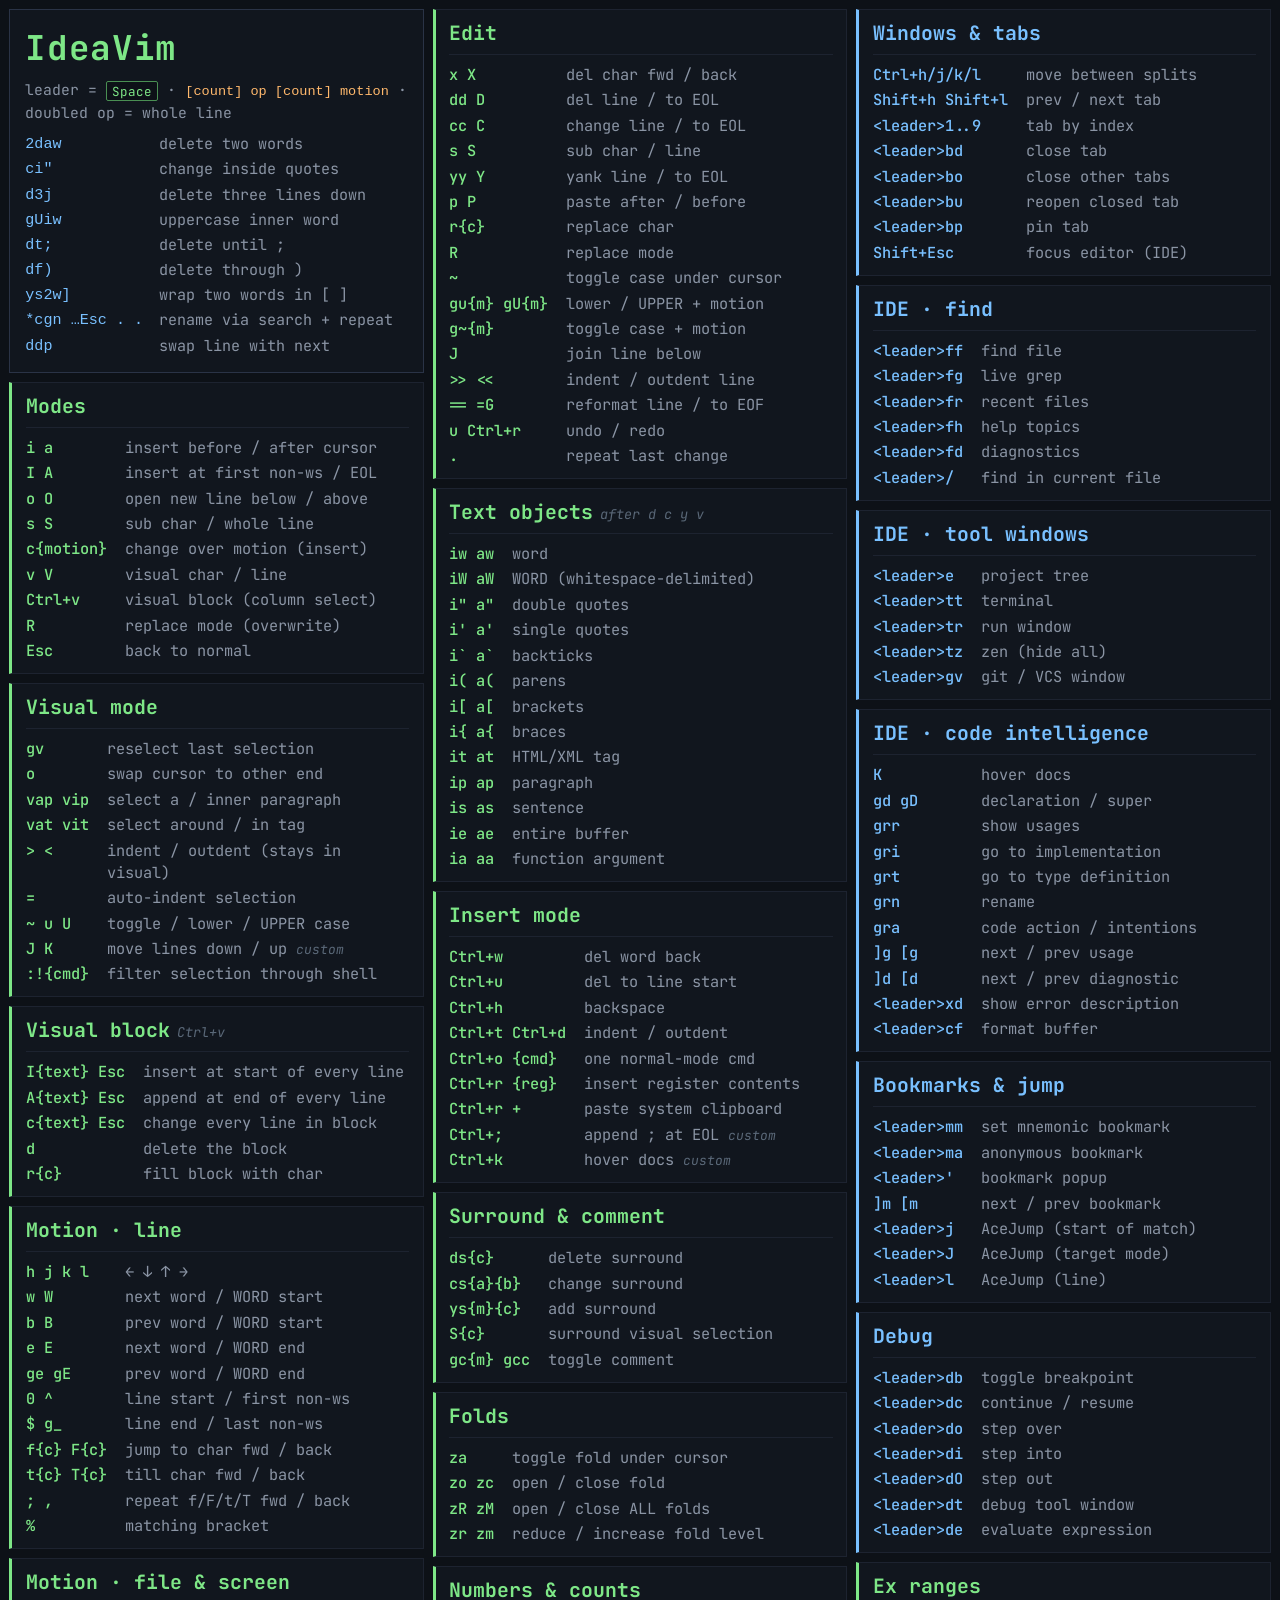
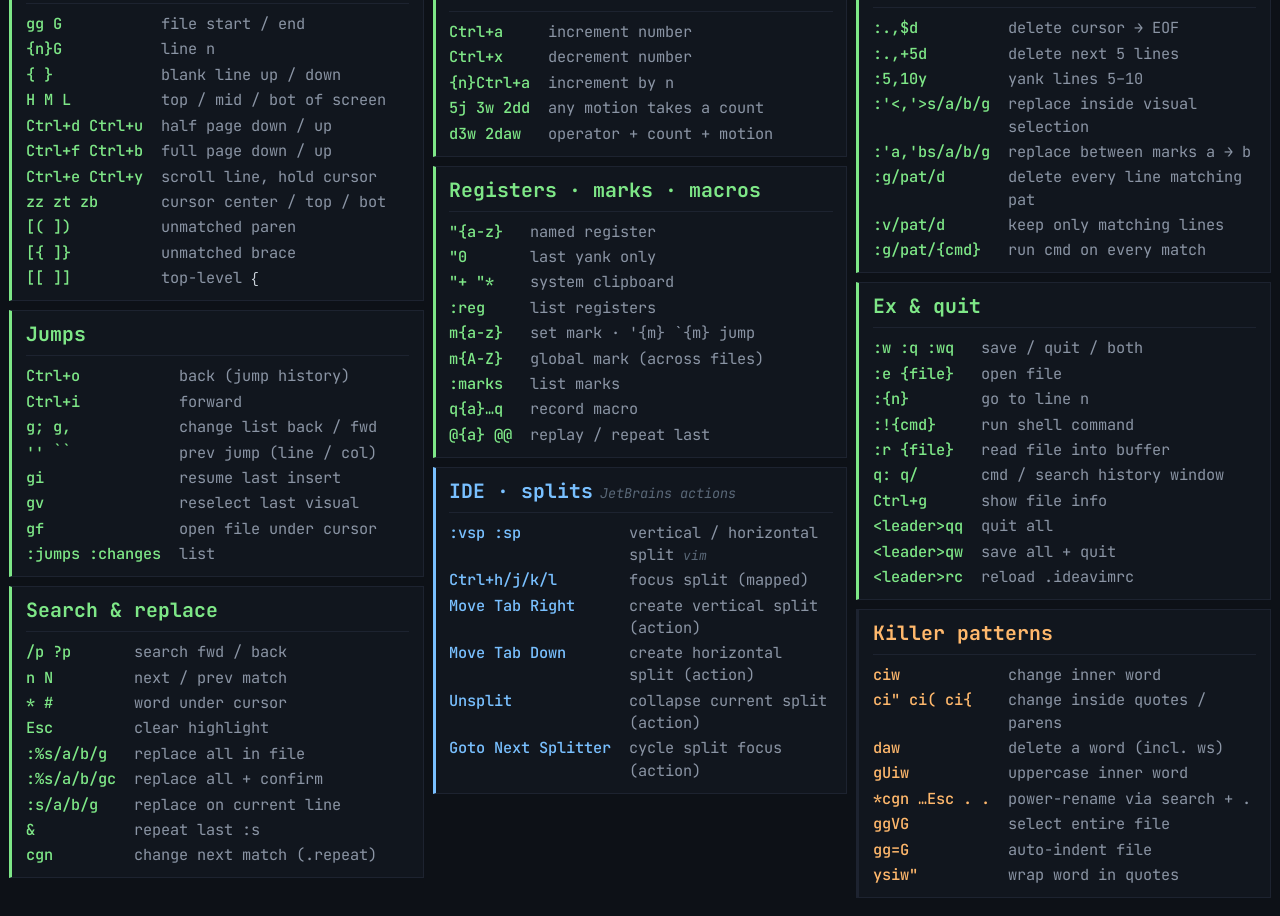
==== workstation/cheatsheets/ideavim/index.html @ 44917bbb "Add nvim and tmux cheatsheets, vendor under workstation/ - Mirror IdeaVim cheatsheet aesthetic (JetB" ====
<!DOCTYPE html>
<html lang="en">
<head>
  <meta charset="UTF-8">
  <meta name="viewport" content="width=device-width, initial-scale=1.0">
  <title>IdeaVim cheatsheet</title>
  <link rel="preconnect" href="https://fonts.googleapis.com">
  <link rel="preconnect" href="https://fonts.gstatic.com" crossorigin>
  <link href="https://fonts.googleapis.com/css2?family=JetBrains+Mono:wght@400;500;700&display=swap" rel="stylesheet">
  <link rel="stylesheet" href="styles.css">
</head>
<body>
  <main class="bricks">

    <section class="masthead">
      <h1>IdeaVim</h1>
      <p class="grammar">
        leader = <kbd>Space</kbd> ·
        <code>[count] op [count] motion</code> ·
        doubled op = whole line
      </p>
      <ul class="examples">
        <li><code>2daw</code><span>delete two words</span></li>
        <li><code>ci"</code><span>change inside quotes</span></li>
        <li><code>d3j</code><span>delete three lines down</span></li>
        <li><code>gUiw</code><span>uppercase inner word</span></li>
        <li><code>dt;</code><span>delete until ;</span></li>
        <li><code>df)</code><span>delete through )</span></li>
        <li><code>ys2w]</code><span>wrap two words in [ ]</span></li>
        <li><code>*cgn …Esc . .</code><span>rename via search + repeat</span></li>
        <li><code>ddp</code><span>swap line with next</span></li>
      </ul>
    </section>

    <section class="vim">
      <h2>Modes</h2>
      <dl>
        <dt>i a</dt><dd>insert before / after cursor</dd>
        <dt>I A</dt><dd>insert at first non-ws / EOL</dd>
        <dt>o O</dt><dd>open new line below / above</dd>
        <dt>s S</dt><dd>sub char / whole line</dd>
        <dt>c{motion}</dt><dd>change over motion (insert)</dd>
        <dt>v V</dt><dd>visual char / line</dd>
        <dt>Ctrl+v</dt><dd>visual block (column select)</dd>
        <dt>R</dt><dd>replace mode (overwrite)</dd>
        <dt>Esc</dt><dd>back to normal</dd>
      </dl>
    </section>

    <section class="vim">
      <h2>Visual mode</h2>
      <dl>
        <dt>gv</dt><dd>reselect last selection</dd>
        <dt>o</dt><dd>swap cursor to other end</dd>
        <dt>vap vip</dt><dd>select a / inner paragraph</dd>
        <dt>vat vit</dt><dd>select around / in tag</dd>
        <dt>&gt; &lt;</dt><dd>indent / outdent (stays in visual)</dd>
        <dt>= </dt><dd>auto-indent selection</dd>
        <dt>~ u U</dt><dd>toggle / lower / UPPER case</dd>
        <dt>J K</dt><dd>move lines down / up <span class="hint">custom</span></dd>
        <dt>:!{cmd}</dt><dd>filter selection through shell</dd>
      </dl>
    </section>

    <section class="vim">
      <h2>Visual block <span class="hint">Ctrl+v</span></h2>
      <dl>
        <dt>I{text} Esc</dt><dd>insert at start of every line</dd>
        <dt>A{text} Esc</dt><dd>append at end of every line</dd>
        <dt>c{text} Esc</dt><dd>change every line in block</dd>
        <dt>d</dt><dd>delete the block</dd>
        <dt>r{c}</dt><dd>fill block with char</dd>
      </dl>
    </section>

    <section class="vim">
      <h2>Motion · line</h2>
      <dl>
        <dt>h j k l</dt><dd>← ↓ ↑ →</dd>
        <dt>w W</dt><dd>next word / WORD start</dd>
        <dt>b B</dt><dd>prev word / WORD start</dd>
        <dt>e E</dt><dd>next word / WORD end</dd>
        <dt>ge gE</dt><dd>prev word / WORD end</dd>
        <dt>0 ^</dt><dd>line start / first non-ws</dd>
        <dt>$ g_</dt><dd>line end / last non-ws</dd>
        <dt>f{c} F{c}</dt><dd>jump to char fwd / back</dd>
        <dt>t{c} T{c}</dt><dd>till char fwd / back</dd>
        <dt>; ,</dt><dd>repeat f/F/t/T fwd / back</dd>
        <dt>%</dt><dd>matching bracket</dd>
      </dl>
    </section>

    <section class="vim">
      <h2>Motion · file &amp; screen</h2>
      <dl>
        <dt>gg G</dt><dd>file start / end</dd>
        <dt>{n}G</dt><dd>line n</dd>
        <dt>{ }</dt><dd>blank line up / down</dd>
        <dt>H M L</dt><dd>top / mid / bot of screen</dd>
        <dt>Ctrl+d Ctrl+u</dt><dd>half page down / up</dd>
        <dt>Ctrl+f Ctrl+b</dt><dd>full page down / up</dd>
        <dt>Ctrl+e Ctrl+y</dt><dd>scroll line, hold cursor</dd>
        <dt>zz zt zb</dt><dd>cursor center / top / bot</dd>
        <dt>[( ])</dt><dd>unmatched paren</dd>
        <dt>[{ ]}</dt><dd>unmatched brace</dd>
        <dt>[[ ]]</dt><dd>top-level <code>{</code></dd>
      </dl>
    </section>

    <section class="vim">
      <h2>Jumps</h2>
      <dl>
        <dt>Ctrl+o</dt><dd>back (jump history)</dd>
        <dt>Ctrl+i</dt><dd>forward</dd>
        <dt>g; g,</dt><dd>change list back / fwd</dd>
        <dt>'' ``</dt><dd>prev jump (line / col)</dd>
        <dt>gi</dt><dd>resume last insert</dd>
        <dt>gv</dt><dd>reselect last visual</dd>
        <dt>gf</dt><dd>open file under cursor</dd>
        <dt>:jumps :changes</dt><dd>list</dd>
      </dl>
    </section>

    <section class="vim">
      <h2>Search &amp; replace</h2>
      <dl>
        <dt>/p ?p</dt><dd>search fwd / back</dd>
        <dt>n N</dt><dd>next / prev match</dd>
        <dt>* #</dt><dd>word under cursor</dd>
        <dt>Esc</dt><dd>clear highlight</dd>
        <dt>:%s/a/b/g</dt><dd>replace all in file</dd>
        <dt>:%s/a/b/gc</dt><dd>replace all + confirm</dd>
        <dt>:s/a/b/g</dt><dd>replace on current line</dd>
        <dt>&amp;</dt><dd>repeat last :s</dd>
        <dt>cgn</dt><dd>change next match (.repeat)</dd>
      </dl>
    </section>

    <section class="vim">
      <h2>Edit</h2>
      <dl>
        <dt>x X</dt><dd>del char fwd / back</dd>
        <dt>dd D</dt><dd>del line / to EOL</dd>
        <dt>cc C</dt><dd>change line / to EOL</dd>
        <dt>s S</dt><dd>sub char / line</dd>
        <dt>yy Y</dt><dd>yank line / to EOL</dd>
        <dt>p P</dt><dd>paste after / before</dd>
        <dt>r{c}</dt><dd>replace char</dd>
        <dt>R</dt><dd>replace mode</dd>
        <dt>~</dt><dd>toggle case under cursor</dd>
        <dt>gu{m} gU{m}</dt><dd>lower / UPPER + motion</dd>
        <dt>g~{m}</dt><dd>toggle case + motion</dd>
        <dt>J</dt><dd>join line below</dd>
        <dt>&gt;&gt; &lt;&lt;</dt><dd>indent / outdent line</dd>
        <dt>== =G</dt><dd>reformat line / to EOF</dd>
        <dt>u Ctrl+r</dt><dd>undo / redo</dd>
        <dt>.</dt><dd>repeat last change</dd>
      </dl>
    </section>

    <section class="vim">
      <h2>Text objects <span class="hint">after d c y v</span></h2>
      <dl>
        <dt>iw aw</dt><dd>word</dd>
        <dt>iW aW</dt><dd>WORD (whitespace-delimited)</dd>
        <dt>i" a"</dt><dd>double quotes</dd>
        <dt>i' a'</dt><dd>single quotes</dd>
        <dt>i` a`</dt><dd>backticks</dd>
        <dt>i( a(</dt><dd>parens</dd>
        <dt>i[ a[</dt><dd>brackets</dd>
        <dt>i{ a{</dt><dd>braces</dd>
        <dt>it at</dt><dd>HTML/XML tag</dd>
        <dt>ip ap</dt><dd>paragraph</dd>
        <dt>is as</dt><dd>sentence</dd>
        <dt>ie ae</dt><dd>entire buffer</dd>
        <dt>ia aa</dt><dd>function argument</dd>
      </dl>
    </section>

    <section class="vim">
      <h2>Insert mode</h2>
      <dl>
        <dt>Ctrl+w</dt><dd>del word back</dd>
        <dt>Ctrl+u</dt><dd>del to line start</dd>
        <dt>Ctrl+h</dt><dd>backspace</dd>
        <dt>Ctrl+t Ctrl+d</dt><dd>indent / outdent</dd>
        <dt>Ctrl+o {cmd}</dt><dd>one normal-mode cmd</dd>
        <dt>Ctrl+r {reg}</dt><dd>insert register contents</dd>
        <dt>Ctrl+r +</dt><dd>paste system clipboard</dd>
        <dt>Ctrl+;</dt><dd>append ; at EOL <span class="hint">custom</span></dd>
        <dt>Ctrl+k</dt><dd>hover docs <span class="hint">custom</span></dd>
      </dl>
    </section>

    <section class="vim">
      <h2>Surround &amp; comment</h2>
      <dl>
        <dt>ds{c}</dt><dd>delete surround</dd>
        <dt>cs{a}{b}</dt><dd>change surround</dd>
        <dt>ys{m}{c}</dt><dd>add surround</dd>
        <dt>S{c}</dt><dd>surround visual selection</dd>
        <dt>gc{m} gcc</dt><dd>toggle comment</dd>
      </dl>
    </section>

    <section class="vim">
      <h2>Folds</h2>
      <dl>
        <dt>za</dt><dd>toggle fold under cursor</dd>
        <dt>zo zc</dt><dd>open / close fold</dd>
        <dt>zR zM</dt><dd>open / close ALL folds</dd>
        <dt>zr zm</dt><dd>reduce / increase fold level</dd>
      </dl>
    </section>

    <section class="vim">
      <h2>Numbers &amp; counts</h2>
      <dl>
        <dt>Ctrl+a</dt><dd>increment number</dd>
        <dt>Ctrl+x</dt><dd>decrement number</dd>
        <dt>{n}Ctrl+a</dt><dd>increment by n</dd>
        <dt>5j 3w 2dd</dt><dd>any motion takes a count</dd>
        <dt>d3w 2daw</dt><dd>operator + count + motion</dd>
      </dl>
    </section>

    <section class="vim">
      <h2>Registers · marks · macros</h2>
      <dl>
        <dt>"{a-z}</dt><dd>named register</dd>
        <dt>"0</dt><dd>last yank only</dd>
        <dt>"+ "*</dt><dd>system clipboard</dd>
        <dt>:reg</dt><dd>list registers</dd>
        <dt>m{a-z}</dt><dd>set mark · '{m} `{m} jump</dd>
        <dt>m{A-Z}</dt><dd>global mark (across files)</dd>
        <dt>:marks</dt><dd>list marks</dd>
        <dt>q{a}…q</dt><dd>record macro</dd>
        <dt>@{a} @@</dt><dd>replay / repeat last</dd>
      </dl>
    </section>

    <section class="ide">
      <h2>IDE · splits <span class="hint">JetBrains actions</span></h2>
      <dl>
        <dt>:vsp :sp</dt><dd>vertical / horizontal split <span class="hint">vim</span></dd>
        <dt>Ctrl+h/j/k/l</dt><dd>focus split (mapped)</dd>
        <dt>Move Tab Right</dt><dd>create vertical split (action)</dd>
        <dt>Move Tab Down</dt><dd>create horizontal split (action)</dd>
        <dt>Unsplit</dt><dd>collapse current split (action)</dd>
        <dt>Goto Next Splitter</dt><dd>cycle split focus (action)</dd>
      </dl>
    </section>

    <section class="ide">
      <h2>Windows &amp; tabs</h2>
      <dl>
        <dt>Ctrl+h/j/k/l</dt><dd>move between splits</dd>
        <dt>Shift+h Shift+l</dt><dd>prev / next tab</dd>
        <dt>&lt;leader&gt;1..9</dt><dd>tab by index</dd>
        <dt>&lt;leader&gt;bd</dt><dd>close tab</dd>
        <dt>&lt;leader&gt;bo</dt><dd>close other tabs</dd>
        <dt>&lt;leader&gt;bu</dt><dd>reopen closed tab</dd>
        <dt>&lt;leader&gt;bp</dt><dd>pin tab</dd>
        <dt>Shift+Esc</dt><dd>focus editor (IDE)</dd>
      </dl>
    </section>

    <section class="ide">
      <h2>IDE · find</h2>
      <dl>
        <dt>&lt;leader&gt;ff</dt><dd>find file</dd>
        <dt>&lt;leader&gt;fg</dt><dd>live grep</dd>
        <dt>&lt;leader&gt;fr</dt><dd>recent files</dd>
        <dt>&lt;leader&gt;fh</dt><dd>help topics</dd>
        <dt>&lt;leader&gt;fd</dt><dd>diagnostics</dd>
        <dt>&lt;leader&gt;/</dt><dd>find in current file</dd>
      </dl>
    </section>

    <section class="ide">
      <h2>IDE · tool windows</h2>
      <dl>
        <dt>&lt;leader&gt;e</dt><dd>project tree</dd>
        <dt>&lt;leader&gt;tt</dt><dd>terminal</dd>
        <dt>&lt;leader&gt;tr</dt><dd>run window</dd>
        <dt>&lt;leader&gt;tz</dt><dd>zen (hide all)</dd>
        <dt>&lt;leader&gt;gv</dt><dd>git / VCS window</dd>
      </dl>
    </section>

    <section class="ide">
      <h2>IDE · code intelligence</h2>
      <dl>
        <dt>K</dt><dd>hover docs</dd>
        <dt>gd gD</dt><dd>declaration / super</dd>
        <dt>grr</dt><dd>show usages</dd>
        <dt>gri</dt><dd>go to implementation</dd>
        <dt>grt</dt><dd>go to type definition</dd>
        <dt>grn</dt><dd>rename</dd>
        <dt>gra</dt><dd>code action / intentions</dd>
        <dt>]g [g</dt><dd>next / prev usage</dd>
        <dt>]d [d</dt><dd>next / prev diagnostic</dd>
        <dt>&lt;leader&gt;xd</dt><dd>show error description</dd>
        <dt>&lt;leader&gt;cf</dt><dd>format buffer</dd>
      </dl>
    </section>

    <section class="ide">
      <h2>Bookmarks &amp; jump</h2>
      <dl>
        <dt>&lt;leader&gt;mm</dt><dd>set mnemonic bookmark</dd>
        <dt>&lt;leader&gt;ma</dt><dd>anonymous bookmark</dd>
        <dt>&lt;leader&gt;'</dt><dd>bookmark popup</dd>
        <dt>]m [m</dt><dd>next / prev bookmark</dd>
        <dt>&lt;leader&gt;j</dt><dd>AceJump (start of match)</dd>
        <dt>&lt;leader&gt;J</dt><dd>AceJump (target mode)</dd>
        <dt>&lt;leader&gt;l</dt><dd>AceJump (line)</dd>
      </dl>
    </section>

    <section class="ide">
      <h2>Debug</h2>
      <dl>
        <dt>&lt;leader&gt;db</dt><dd>toggle breakpoint</dd>
        <dt>&lt;leader&gt;dc</dt><dd>continue / resume</dd>
        <dt>&lt;leader&gt;do</dt><dd>step over</dd>
        <dt>&lt;leader&gt;di</dt><dd>step into</dd>
        <dt>&lt;leader&gt;dO</dt><dd>step out</dd>
        <dt>&lt;leader&gt;dt</dt><dd>debug tool window</dd>
        <dt>&lt;leader&gt;de</dt><dd>evaluate expression</dd>
      </dl>
    </section>

    <section class="vim">
      <h2>Ex ranges</h2>
      <dl>
        <dt>:.,$d</dt><dd>delete cursor → EOF</dd>
        <dt>:.,+5d</dt><dd>delete next 5 lines</dd>
        <dt>:5,10y</dt><dd>yank lines 5–10</dd>
        <dt>:'&lt;,'&gt;s/a/b/g</dt><dd>replace inside visual selection</dd>
        <dt>:'a,'bs/a/b/g</dt><dd>replace between marks a → b</dd>
        <dt>:g/pat/d</dt><dd>delete every line matching pat</dd>
        <dt>:v/pat/d</dt><dd>keep only matching lines</dd>
        <dt>:g/pat/{cmd}</dt><dd>run cmd on every match</dd>
      </dl>
    </section>

    <section class="vim">
      <h2>Ex &amp; quit</h2>
      <dl>
        <dt>:w :q :wq</dt><dd>save / quit / both</dd>
        <dt>:e {file}</dt><dd>open file</dd>
        <dt>:{n}</dt><dd>go to line n</dd>
        <dt>:!{cmd}</dt><dd>run shell command</dd>
        <dt>:r {file}</dt><dd>read file into buffer</dd>
        <dt>q: q/</dt><dd>cmd / search history window</dd>
        <dt>Ctrl+g</dt><dd>show file info</dd>
        <dt>&lt;leader&gt;qq</dt><dd>quit all</dd>
        <dt>&lt;leader&gt;qw</dt><dd>save all + quit</dd>
        <dt>&lt;leader&gt;rc</dt><dd>reload .ideavimrc</dd>
      </dl>
    </section>

    <section class="patterns">
      <h2>Killer patterns</h2>
      <dl>
        <dt>ciw</dt><dd>change inner word</dd>
        <dt>ci" ci( ci{</dt><dd>change inside quotes / parens</dd>
        <dt>daw</dt><dd>delete a word (incl. ws)</dd>
        <dt>gUiw</dt><dd>uppercase inner word</dd>
        <dt>*cgn …Esc . .</dt><dd>power-rename via search + .</dd>
        <dt>ggVG</dt><dd>select entire file</dd>
        <dt>gg=G</dt><dd>auto-indent file</dd>
        <dt>ysiw"</dt><dd>wrap word in quotes</dd>
      </dl>
    </section>

  </main>
</body>
</html>
---- workstation/cheatsheets/ideavim/styles.css ----
/* IdeaVim cheatsheet — dark, dense, mono. Color hierarchy only. */

:root {
  --bg:           #0d1117;
  --bg-card:      #11161e;
  --rule:         #1d2330;
  --rule-bright:  #2a3346;

  --fg:           #c9d1d9;
  --fg-dim:       #8b95a5;
  --fg-mute:      #5a6878;

  --green:        #7ee787;
  --green-deep:   #4a8f53;
  --amber:        #ffb86c;
  --steel:        #79c0ff;

  --mono:         "JetBrains Mono", "JetBrainsMono Nerd Font", "Fira Code", "Menlo", monospace;
}

* { box-sizing: border-box; }

html, body {
  margin: 0;
  padding: 0;
  background: var(--bg);
  color: var(--fg);
  font-family: var(--mono);
  font-size: 18px;
  line-height: 1.45;
  -webkit-font-smoothing: antialiased;
}

main.bricks {
  column-width: 380px;
  column-gap: 0.5rem;
  padding: 0.5rem;
}

/* Masthead */
.masthead {
  background: var(--bg-card);
  border: 1px solid var(--rule-bright);
  margin: 0 0 0.5rem;
  padding: 0.7rem 0.85rem 0.8rem;
  break-inside: avoid;
  display: inline-block;
  width: 100%;
}
.masthead h1 {
  margin: 0 0 0.4rem;
  font-size: 1.9rem;
  font-weight: 700;
  letter-spacing: 0.02em;
  color: var(--green);
}
.grammar {
  margin: 0 0 0.6rem;
  font-size: 0.82rem;
  color: var(--fg-dim);
}
.grammar code {
  color: var(--amber);
  font-weight: 500;
}
.examples {
  list-style: none;
  margin: 0;
  padding: 0;
  display: grid;
  grid-template-columns: max-content 1fr;
  column-gap: 0.9rem;
  row-gap: 0.18rem;
}
.examples li { display: contents; }
.examples li > code {
  font-size: 0.84rem;
  font-weight: 500;
  color: var(--steel);
  white-space: nowrap;
}
.examples li > span {
  font-size: 0.84rem;
  color: var(--fg-dim);
}

/* Section cards — color comes from family class (.vim / .ide / .patterns) */
section {
  --accent: var(--fg-dim);
  background: var(--bg-card);
  border: 1px solid var(--rule);
  border-left: 3px solid var(--accent);
  margin: 0 0 0.5rem;
  padding: 0.5rem 0.75rem 0.6rem;
  break-inside: avoid;
  -webkit-column-break-inside: avoid;
  page-break-inside: avoid;
  display: inline-block;
  width: 100%;
}

section h2 {
  margin: 0 0 0.5rem;
  padding: 0 0 0.35rem;
  font-size: 1.1rem;
  font-weight: 700;
  color: var(--accent);
  border-bottom: 1px solid var(--rule);
  display: flex;
  align-items: baseline;
  gap: 0.4rem;
}

section h2 .hint {
  font-weight: 400;
  font-size: 0.75rem;
  color: var(--fg-mute);
  font-style: italic;
}

dl {
  margin: 0;
  display: grid;
  grid-template-columns: max-content 1fr;
  column-gap: 1rem;
  row-gap: 0.18rem;
}

/* dt color follows the family accent so the whole card reads as one group */
dt {
  font-size: 0.85rem;
  font-weight: 500;
  color: var(--accent);
  white-space: nowrap;
}

dd {
  margin: 0;
  font-size: 0.85rem;
  color: var(--fg-dim);
}

dd .hint {
  color: var(--fg-mute);
  font-size: 0.85em;
  font-style: italic;
}

dd code, section code {
  background: transparent;
  color: var(--fg);
  padding: 0;
  font-size: 0.92em;
  font-weight: 500;
}

/* kbd */
kbd {
  font-family: var(--mono);
  font-size: 0.85em;
  background: var(--bg);
  color: var(--green);
  padding: 0.05em 0.4em;
  border-radius: 2px;
  border: 1px solid var(--green-deep);
}

/* ── Family colors ─────────────────────────────────────────── */

/* Vim core — green */
section.vim {
  --accent: var(--green);
}

/* IDE / leader — steel blue */
section.ide {
  --accent: var(--steel);
}

/* Killer patterns — amber */
section.patterns {
  --accent: var(--amber);
  border-color: var(--rule);
  border-left-width: 3px;
}

/* Adaptive */
@media (min-width: 1800px) {
  html, body { font-size: 16px; }
  main.bricks { column-width: 360px; }
}
@media (min-width: 2400px) {
  html, body { font-size: 17px; }
  main.bricks { column-width: 400px; }
}
@media (max-width: 600px) {
  main.bricks { column-width: auto; column-count: 1; padding: 0.4rem; }
}

/* Print */
@media print {
  html, body { background: white; color: black; font-size: 9.5pt; }
  main.bricks { column-count: 3; column-width: auto; padding: 0.4rem; }
  section, .masthead { background: white; border: 1px solid #aaa; }
  section h2, .masthead h1, dt { color: black; }
  dd { color: #333; }
  dd code, section code, .grammar code { color: #7e2a16; }
  .patterns { border-color: #444; }
}
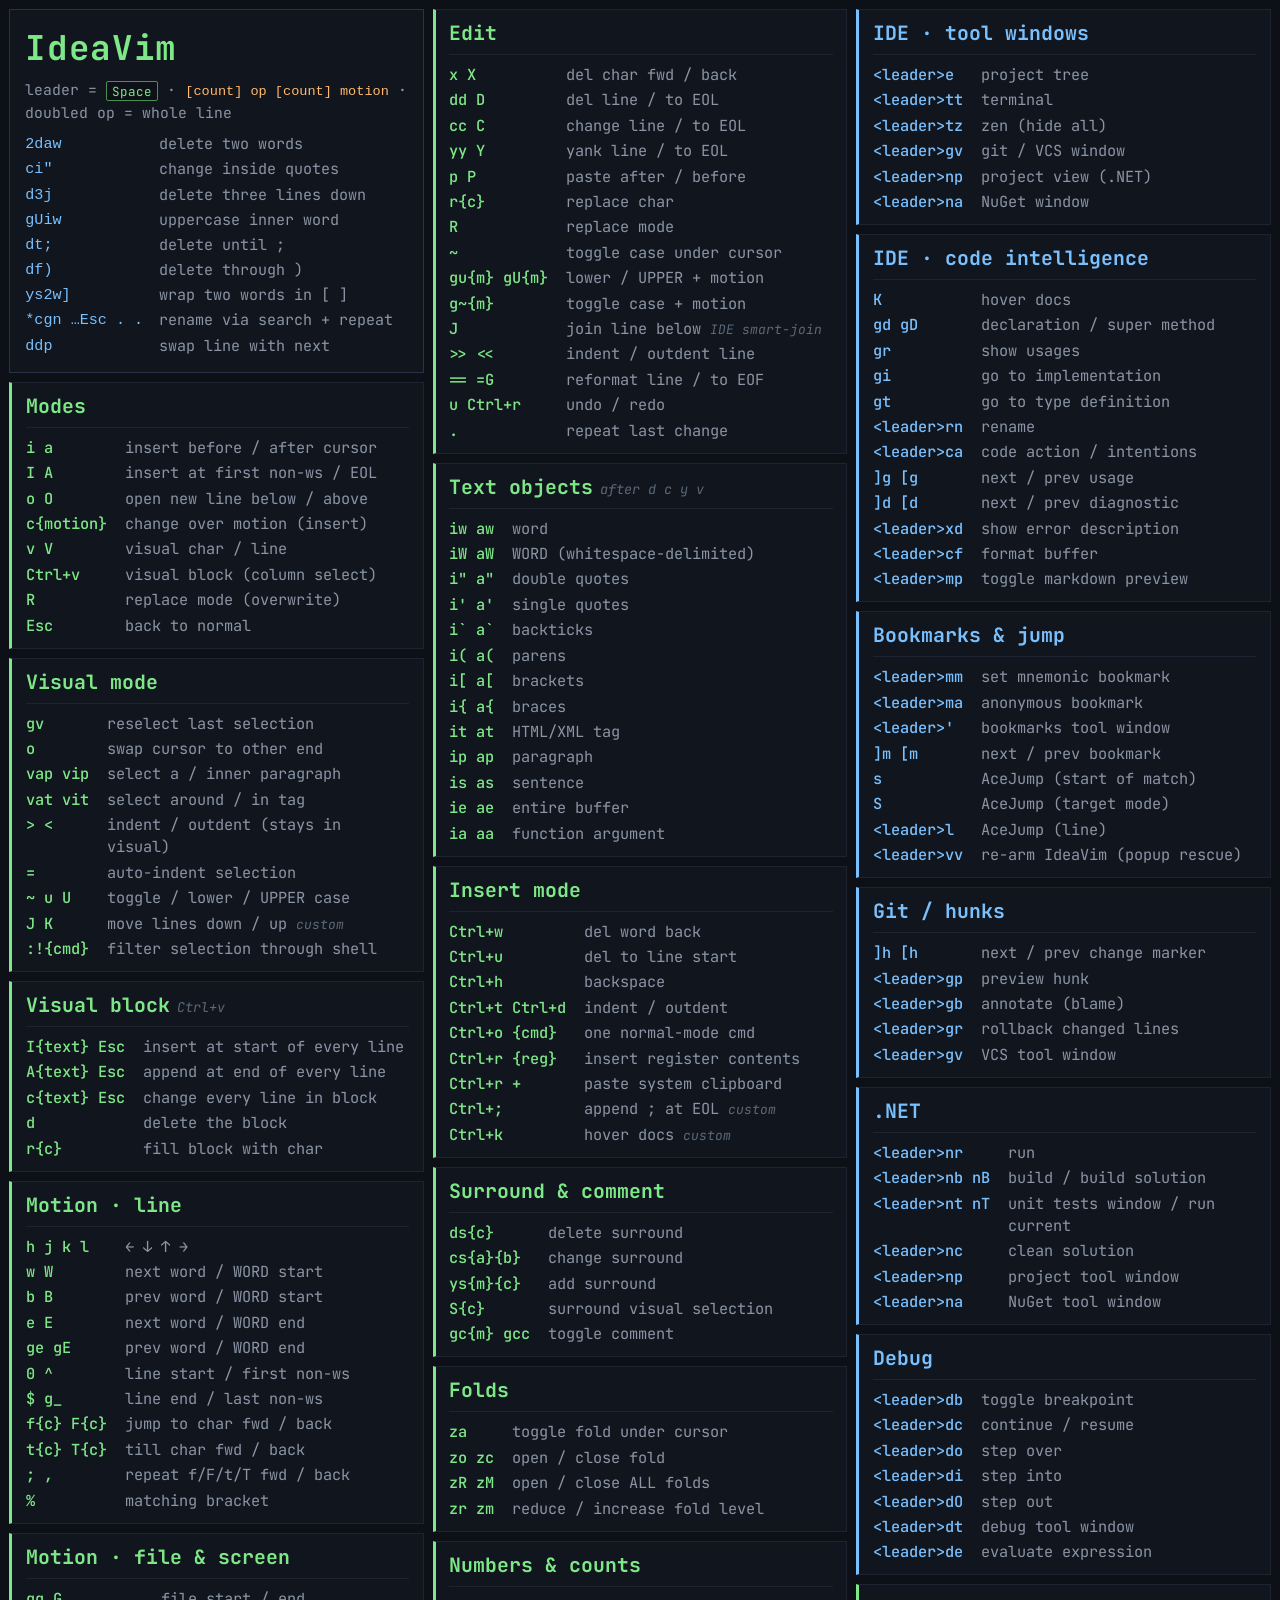
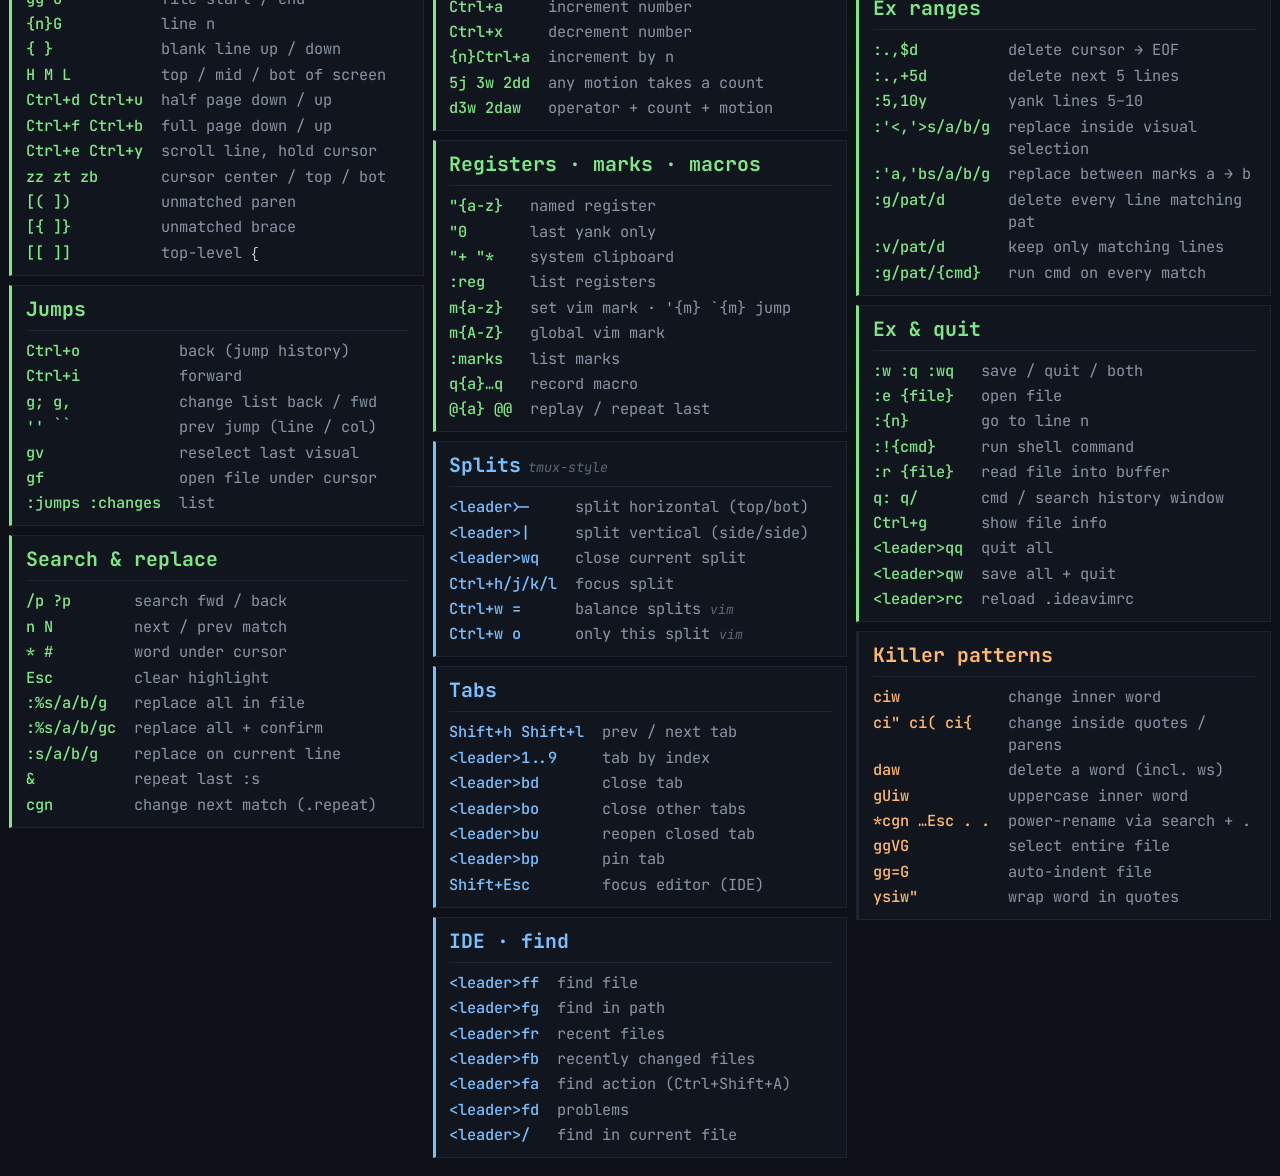
==== commit b8e1d43f: "Align nvim and ideavim keybindings LSP family unified across editors (gd/gr/gi/gt, <leader>rn, <lead" ====
--- a/workstation/cheatsheets/ideavim/index.html
+++ b/workstation/cheatsheets/ideavim/index.html
@@ -38,7 +38,6 @@
         <dt>i a</dt><dd>insert before / after cursor</dd>
         <dt>I A</dt><dd>insert at first non-ws / EOL</dd>
         <dt>o O</dt><dd>open new line below / above</dd>
-        <dt>s S</dt><dd>sub char / whole line</dd>
         <dt>c{motion}</dt><dd>change over motion (insert)</dd>
         <dt>v V</dt><dd>visual char / line</dd>
         <dt>Ctrl+v</dt><dd>visual block (column select)</dd>
@@ -114,7 +113,6 @@
         <dt>Ctrl+i</dt><dd>forward</dd>
         <dt>g; g,</dt><dd>change list back / fwd</dd>
         <dt>'' ``</dt><dd>prev jump (line / col)</dd>
-        <dt>gi</dt><dd>resume last insert</dd>
         <dt>gv</dt><dd>reselect last visual</dd>
         <dt>gf</dt><dd>open file under cursor</dd>
         <dt>:jumps :changes</dt><dd>list</dd>
@@ -142,7 +140,6 @@
         <dt>x X</dt><dd>del char fwd / back</dd>
         <dt>dd D</dt><dd>del line / to EOL</dd>
         <dt>cc C</dt><dd>change line / to EOL</dd>
-        <dt>s S</dt><dd>sub char / line</dd>
         <dt>yy Y</dt><dd>yank line / to EOL</dd>
         <dt>p P</dt><dd>paste after / before</dd>
         <dt>r{c}</dt><dd>replace char</dd>
@@ -150,7 +147,7 @@
         <dt>~</dt><dd>toggle case under cursor</dd>
         <dt>gu{m} gU{m}</dt><dd>lower / UPPER + motion</dd>
         <dt>g~{m}</dt><dd>toggle case + motion</dd>
-        <dt>J</dt><dd>join line below</dd>
+        <dt>J</dt><dd>join line below <span class="hint">IDE smart-join</span></dd>
         <dt>&gt;&gt; &lt;&lt;</dt><dd>indent / outdent line</dd>
         <dt>== =G</dt><dd>reformat line / to EOF</dd>
         <dt>u Ctrl+r</dt><dd>undo / redo</dd>
@@ -231,8 +228,8 @@
         <dt>"0</dt><dd>last yank only</dd>
         <dt>"+ "*</dt><dd>system clipboard</dd>
         <dt>:reg</dt><dd>list registers</dd>
-        <dt>m{a-z}</dt><dd>set mark · '{m} `{m} jump</dd>
-        <dt>m{A-Z}</dt><dd>global mark (across files)</dd>
+        <dt>m{a-z}</dt><dd>set vim mark · '{m} `{m} jump</dd>
+        <dt>m{A-Z}</dt><dd>global vim mark</dd>
         <dt>:marks</dt><dd>list marks</dd>
         <dt>q{a}…q</dt><dd>record macro</dd>
         <dt>@{a} @@</dt><dd>replay / repeat last</dd>
@@ -240,21 +237,20 @@
     </section>
 
     <section class="ide">
-      <h2>IDE · splits <span class="hint">JetBrains actions</span></h2>
-      <dl>
-        <dt>:vsp :sp</dt><dd>vertical / horizontal split <span class="hint">vim</span></dd>
-        <dt>Ctrl+h/j/k/l</dt><dd>focus split (mapped)</dd>
-        <dt>Move Tab Right</dt><dd>create vertical split (action)</dd>
-        <dt>Move Tab Down</dt><dd>create horizontal split (action)</dd>
-        <dt>Unsplit</dt><dd>collapse current split (action)</dd>
-        <dt>Goto Next Splitter</dt><dd>cycle split focus (action)</dd>
-      </dl>
-    </section>
-
-    <section class="ide">
-      <h2>Windows &amp; tabs</h2>
-      <dl>
-        <dt>Ctrl+h/j/k/l</dt><dd>move between splits</dd>
+      <h2>Splits <span class="hint">tmux-style</span></h2>
+      <dl>
+        <dt>&lt;leader&gt;-</dt><dd>split horizontal (top/bot)</dd>
+        <dt>&lt;leader&gt;|</dt><dd>split vertical (side/side)</dd>
+        <dt>&lt;leader&gt;wq</dt><dd>close current split</dd>
+        <dt>Ctrl+h/j/k/l</dt><dd>focus split</dd>
+        <dt>Ctrl+w =</dt><dd>balance splits <span class="hint">vim</span></dd>
+        <dt>Ctrl+w o</dt><dd>only this split <span class="hint">vim</span></dd>
+      </dl>
+    </section>
+
+    <section class="ide">
+      <h2>Tabs</h2>
+      <dl>
         <dt>Shift+h Shift+l</dt><dd>prev / next tab</dd>
         <dt>&lt;leader&gt;1..9</dt><dd>tab by index</dd>
         <dt>&lt;leader&gt;bd</dt><dd>close tab</dd>
@@ -269,10 +265,11 @@
       <h2>IDE · find</h2>
       <dl>
         <dt>&lt;leader&gt;ff</dt><dd>find file</dd>
-        <dt>&lt;leader&gt;fg</dt><dd>live grep</dd>
+        <dt>&lt;leader&gt;fg</dt><dd>find in path</dd>
         <dt>&lt;leader&gt;fr</dt><dd>recent files</dd>
-        <dt>&lt;leader&gt;fh</dt><dd>help topics</dd>
-        <dt>&lt;leader&gt;fd</dt><dd>diagnostics</dd>
+        <dt>&lt;leader&gt;fb</dt><dd>recently changed files</dd>
+        <dt>&lt;leader&gt;fa</dt><dd>find action (Ctrl+Shift+A)</dd>
+        <dt>&lt;leader&gt;fd</dt><dd>problems</dd>
         <dt>&lt;leader&gt;/</dt><dd>find in current file</dd>
       </dl>
     </section>
@@ -282,9 +279,10 @@
       <dl>
         <dt>&lt;leader&gt;e</dt><dd>project tree</dd>
         <dt>&lt;leader&gt;tt</dt><dd>terminal</dd>
-        <dt>&lt;leader&gt;tr</dt><dd>run window</dd>
         <dt>&lt;leader&gt;tz</dt><dd>zen (hide all)</dd>
         <dt>&lt;leader&gt;gv</dt><dd>git / VCS window</dd>
+        <dt>&lt;leader&gt;np</dt><dd>project view (.NET)</dd>
+        <dt>&lt;leader&gt;na</dt><dd>NuGet window</dd>
       </dl>
     </section>
 
@@ -292,16 +290,17 @@
       <h2>IDE · code intelligence</h2>
       <dl>
         <dt>K</dt><dd>hover docs</dd>
-        <dt>gd gD</dt><dd>declaration / super</dd>
-        <dt>grr</dt><dd>show usages</dd>
-        <dt>gri</dt><dd>go to implementation</dd>
-        <dt>grt</dt><dd>go to type definition</dd>
-        <dt>grn</dt><dd>rename</dd>
-        <dt>gra</dt><dd>code action / intentions</dd>
+        <dt>gd gD</dt><dd>declaration / super method</dd>
+        <dt>gr</dt><dd>show usages</dd>
+        <dt>gi</dt><dd>go to implementation</dd>
+        <dt>gt</dt><dd>go to type definition</dd>
+        <dt>&lt;leader&gt;rn</dt><dd>rename</dd>
+        <dt>&lt;leader&gt;ca</dt><dd>code action / intentions</dd>
         <dt>]g [g</dt><dd>next / prev usage</dd>
         <dt>]d [d</dt><dd>next / prev diagnostic</dd>
         <dt>&lt;leader&gt;xd</dt><dd>show error description</dd>
         <dt>&lt;leader&gt;cf</dt><dd>format buffer</dd>
+        <dt>&lt;leader&gt;mp</dt><dd>toggle markdown preview</dd>
       </dl>
     </section>
 
@@ -310,11 +309,35 @@
       <dl>
         <dt>&lt;leader&gt;mm</dt><dd>set mnemonic bookmark</dd>
         <dt>&lt;leader&gt;ma</dt><dd>anonymous bookmark</dd>
-        <dt>&lt;leader&gt;'</dt><dd>bookmark popup</dd>
+        <dt>&lt;leader&gt;'</dt><dd>bookmarks tool window</dd>
         <dt>]m [m</dt><dd>next / prev bookmark</dd>
-        <dt>&lt;leader&gt;j</dt><dd>AceJump (start of match)</dd>
-        <dt>&lt;leader&gt;J</dt><dd>AceJump (target mode)</dd>
+        <dt>s</dt><dd>AceJump (start of match)</dd>
+        <dt>S</dt><dd>AceJump (target mode)</dd>
         <dt>&lt;leader&gt;l</dt><dd>AceJump (line)</dd>
+        <dt>&lt;leader&gt;vv</dt><dd>re-arm IdeaVim (popup rescue)</dd>
+      </dl>
+    </section>
+
+    <section class="ide">
+      <h2>Git / hunks</h2>
+      <dl>
+        <dt>]h [h</dt><dd>next / prev change marker</dd>
+        <dt>&lt;leader&gt;gp</dt><dd>preview hunk</dd>
+        <dt>&lt;leader&gt;gb</dt><dd>annotate (blame)</dd>
+        <dt>&lt;leader&gt;gr</dt><dd>rollback changed lines</dd>
+        <dt>&lt;leader&gt;gv</dt><dd>VCS tool window</dd>
+      </dl>
+    </section>
+
+    <section class="ide">
+      <h2>.NET</h2>
+      <dl>
+        <dt>&lt;leader&gt;nr</dt><dd>run</dd>
+        <dt>&lt;leader&gt;nb nB</dt><dd>build / build solution</dd>
+        <dt>&lt;leader&gt;nt nT</dt><dd>unit tests window / run current</dd>
+        <dt>&lt;leader&gt;nc</dt><dd>clean solution</dd>
+        <dt>&lt;leader&gt;np</dt><dd>project tool window</dd>
+        <dt>&lt;leader&gt;na</dt><dd>NuGet tool window</dd>
       </dl>
     </section>
 
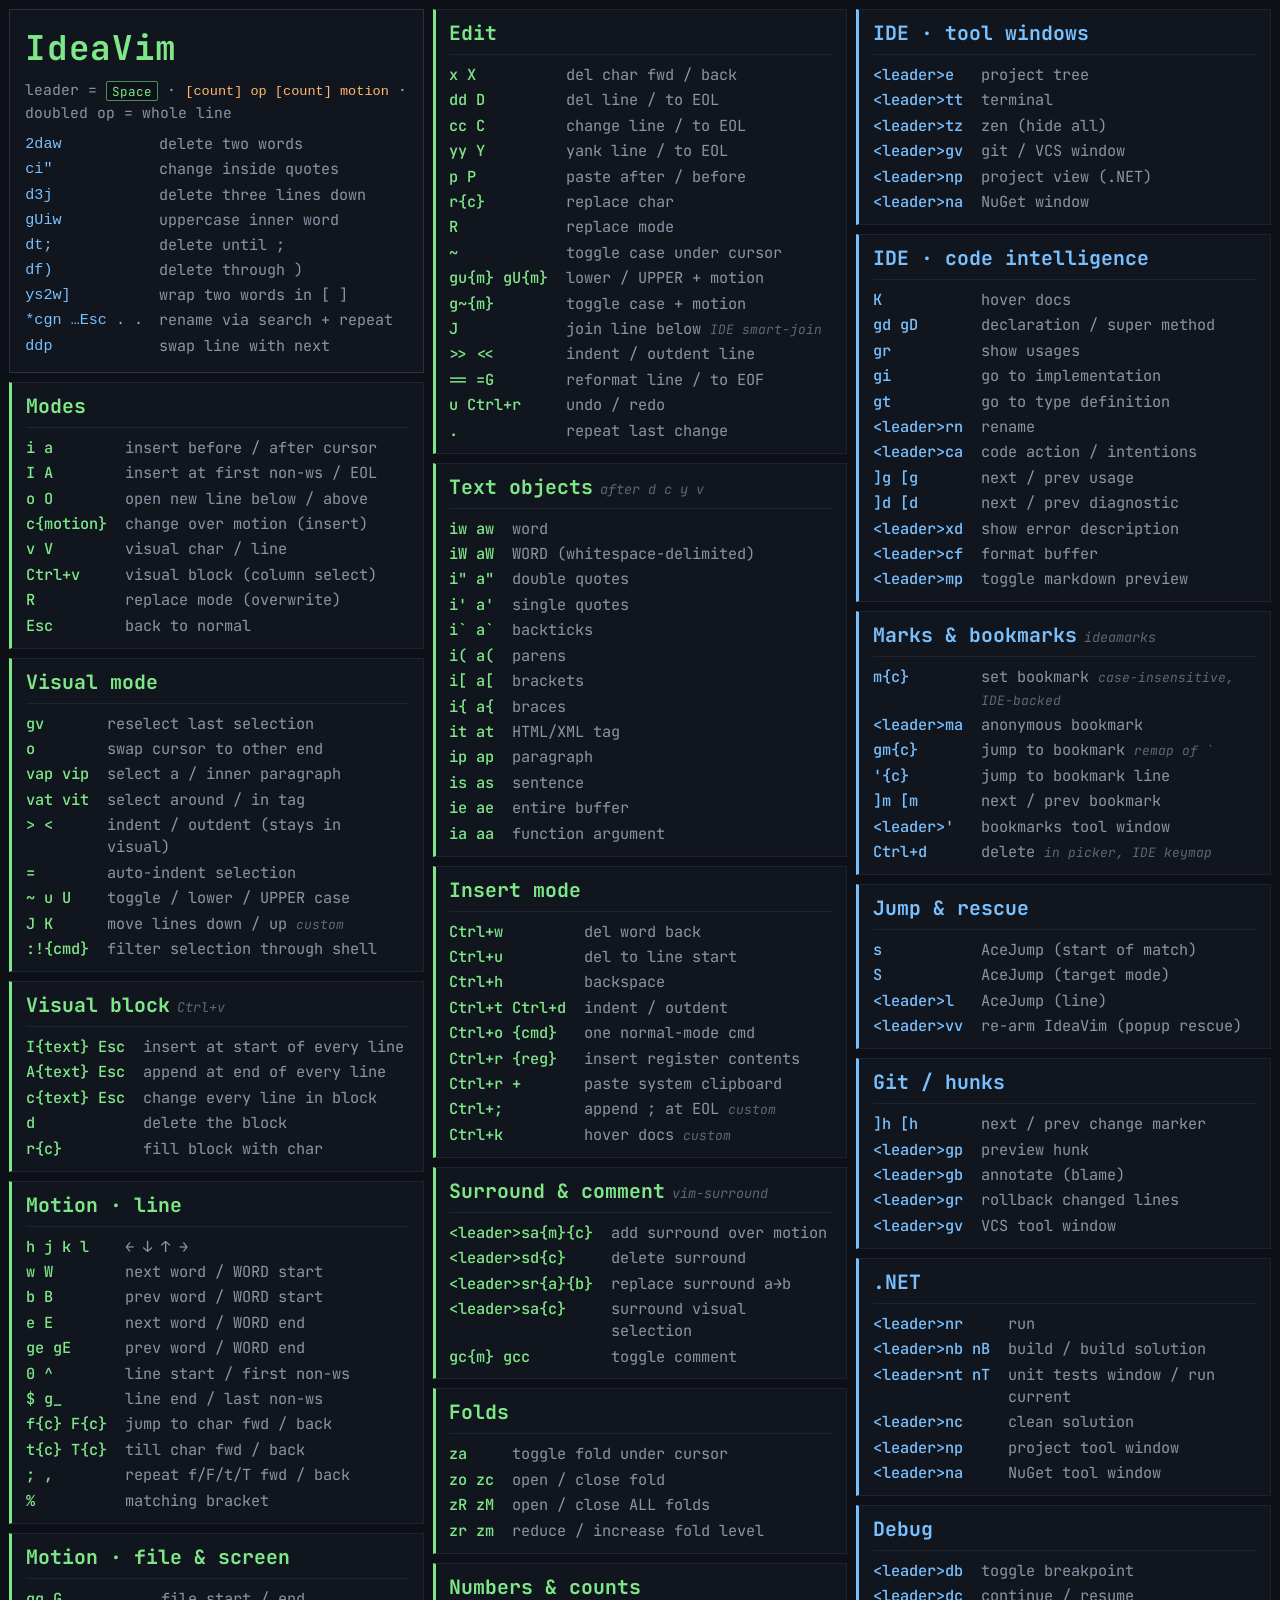
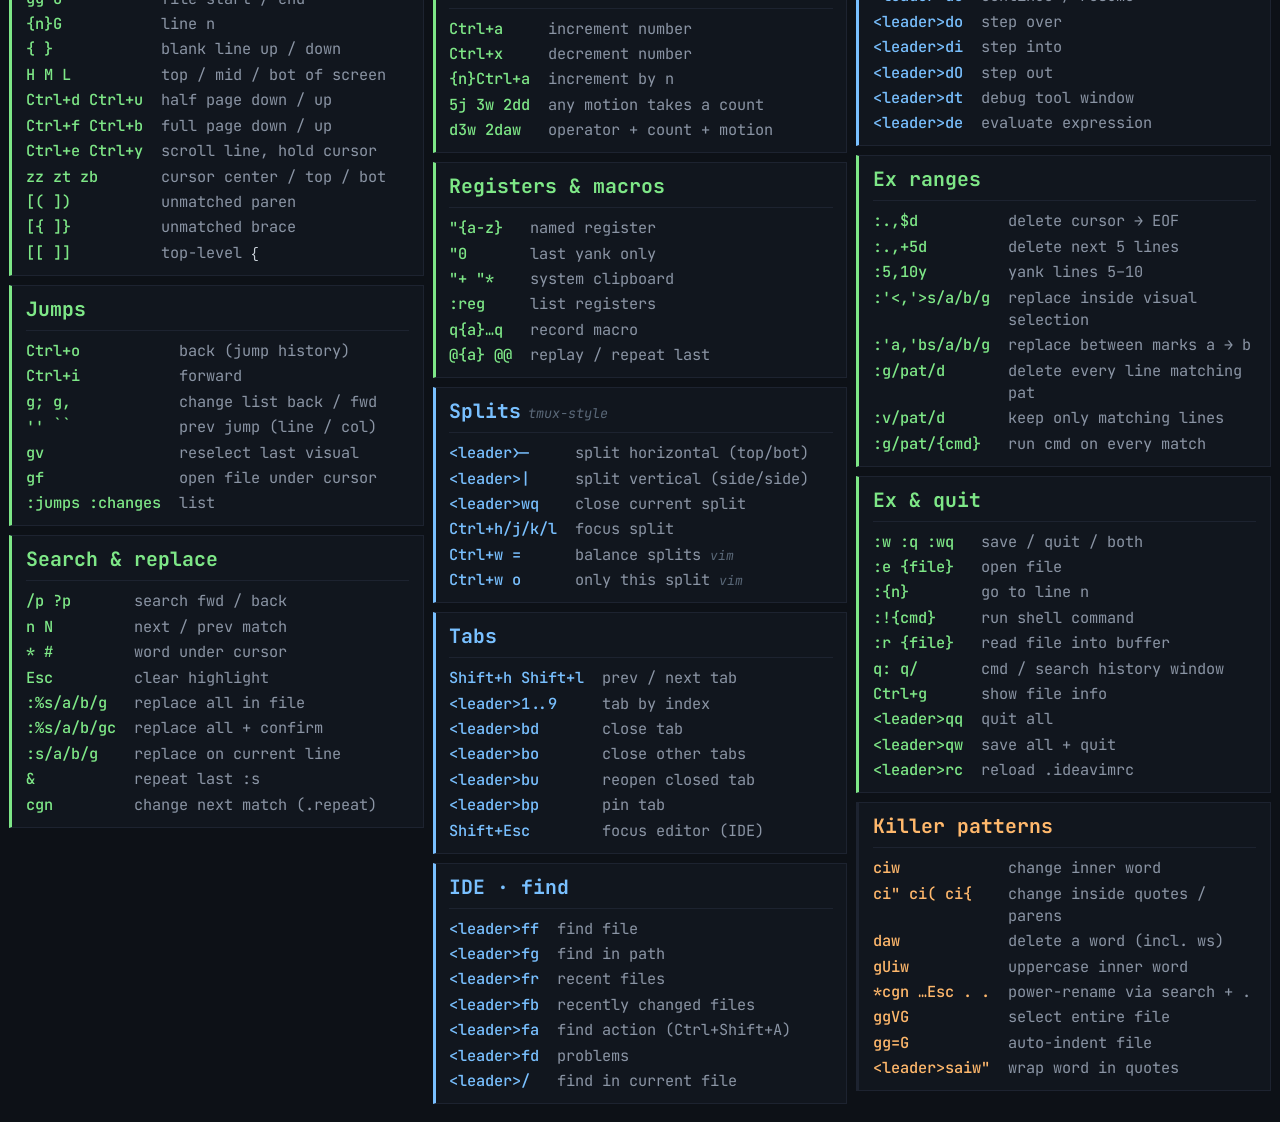
==== commit ae69d6ab: "Align nvim and ideavim mark, surround, and action bindings - Mark jump remapped to gm{c} on both edi" ====
--- a/workstation/cheatsheets/ideavim/index.html
+++ b/workstation/cheatsheets/ideavim/index.html
@@ -190,12 +190,12 @@
     </section>
 
     <section class="vim">
-      <h2>Surround &amp; comment</h2>
-      <dl>
-        <dt>ds{c}</dt><dd>delete surround</dd>
-        <dt>cs{a}{b}</dt><dd>change surround</dd>
-        <dt>ys{m}{c}</dt><dd>add surround</dd>
-        <dt>S{c}</dt><dd>surround visual selection</dd>
+      <h2>Surround &amp; comment <span class="hint">vim-surround</span></h2>
+      <dl>
+        <dt>&lt;leader&gt;sa{m}{c}</dt><dd>add surround over motion</dd>
+        <dt>&lt;leader&gt;sd{c}</dt><dd>delete surround</dd>
+        <dt>&lt;leader&gt;sr{a}{b}</dt><dd>replace surround a→b</dd>
+        <dt>&lt;leader&gt;sa{c}</dt><dd>surround visual selection</dd>
         <dt>gc{m} gcc</dt><dd>toggle comment</dd>
       </dl>
     </section>
@@ -222,15 +222,12 @@
     </section>
 
     <section class="vim">
-      <h2>Registers · marks · macros</h2>
+      <h2>Registers &amp; macros</h2>
       <dl>
         <dt>"{a-z}</dt><dd>named register</dd>
         <dt>"0</dt><dd>last yank only</dd>
         <dt>"+ "*</dt><dd>system clipboard</dd>
         <dt>:reg</dt><dd>list registers</dd>
-        <dt>m{a-z}</dt><dd>set vim mark · '{m} `{m} jump</dd>
-        <dt>m{A-Z}</dt><dd>global vim mark</dd>
-        <dt>:marks</dt><dd>list marks</dd>
         <dt>q{a}…q</dt><dd>record macro</dd>
         <dt>@{a} @@</dt><dd>replay / repeat last</dd>
       </dl>
@@ -305,12 +302,21 @@
     </section>
 
     <section class="ide">
-      <h2>Bookmarks &amp; jump</h2>
-      <dl>
-        <dt>&lt;leader&gt;mm</dt><dd>set mnemonic bookmark</dd>
+      <h2>Marks &amp; bookmarks <span class="hint">ideamarks</span></h2>
+      <dl>
+        <dt>m{c}</dt><dd>set bookmark <span class="hint">case-insensitive, IDE-backed</span></dd>
         <dt>&lt;leader&gt;ma</dt><dd>anonymous bookmark</dd>
+        <dt>gm{c}</dt><dd>jump to bookmark <span class="hint">remap of `</span></dd>
+        <dt>'{c}</dt><dd>jump to bookmark line</dd>
+        <dt>]m [m</dt><dd>next / prev bookmark</dd>
         <dt>&lt;leader&gt;'</dt><dd>bookmarks tool window</dd>
-        <dt>]m [m</dt><dd>next / prev bookmark</dd>
+        <dt>Ctrl+d</dt><dd>delete <span class="hint">in picker, IDE keymap</span></dd>
+      </dl>
+    </section>
+
+    <section class="ide">
+      <h2>Jump &amp; rescue</h2>
+      <dl>
         <dt>s</dt><dd>AceJump (start of match)</dd>
         <dt>S</dt><dd>AceJump (target mode)</dd>
         <dt>&lt;leader&gt;l</dt><dd>AceJump (line)</dd>
@@ -394,7 +400,7 @@
         <dt>*cgn …Esc . .</dt><dd>power-rename via search + .</dd>
         <dt>ggVG</dt><dd>select entire file</dd>
         <dt>gg=G</dt><dd>auto-indent file</dd>
-        <dt>ysiw"</dt><dd>wrap word in quotes</dd>
+        <dt>&lt;leader&gt;saiw"</dt><dd>wrap word in quotes</dd>
       </dl>
     </section>
 
